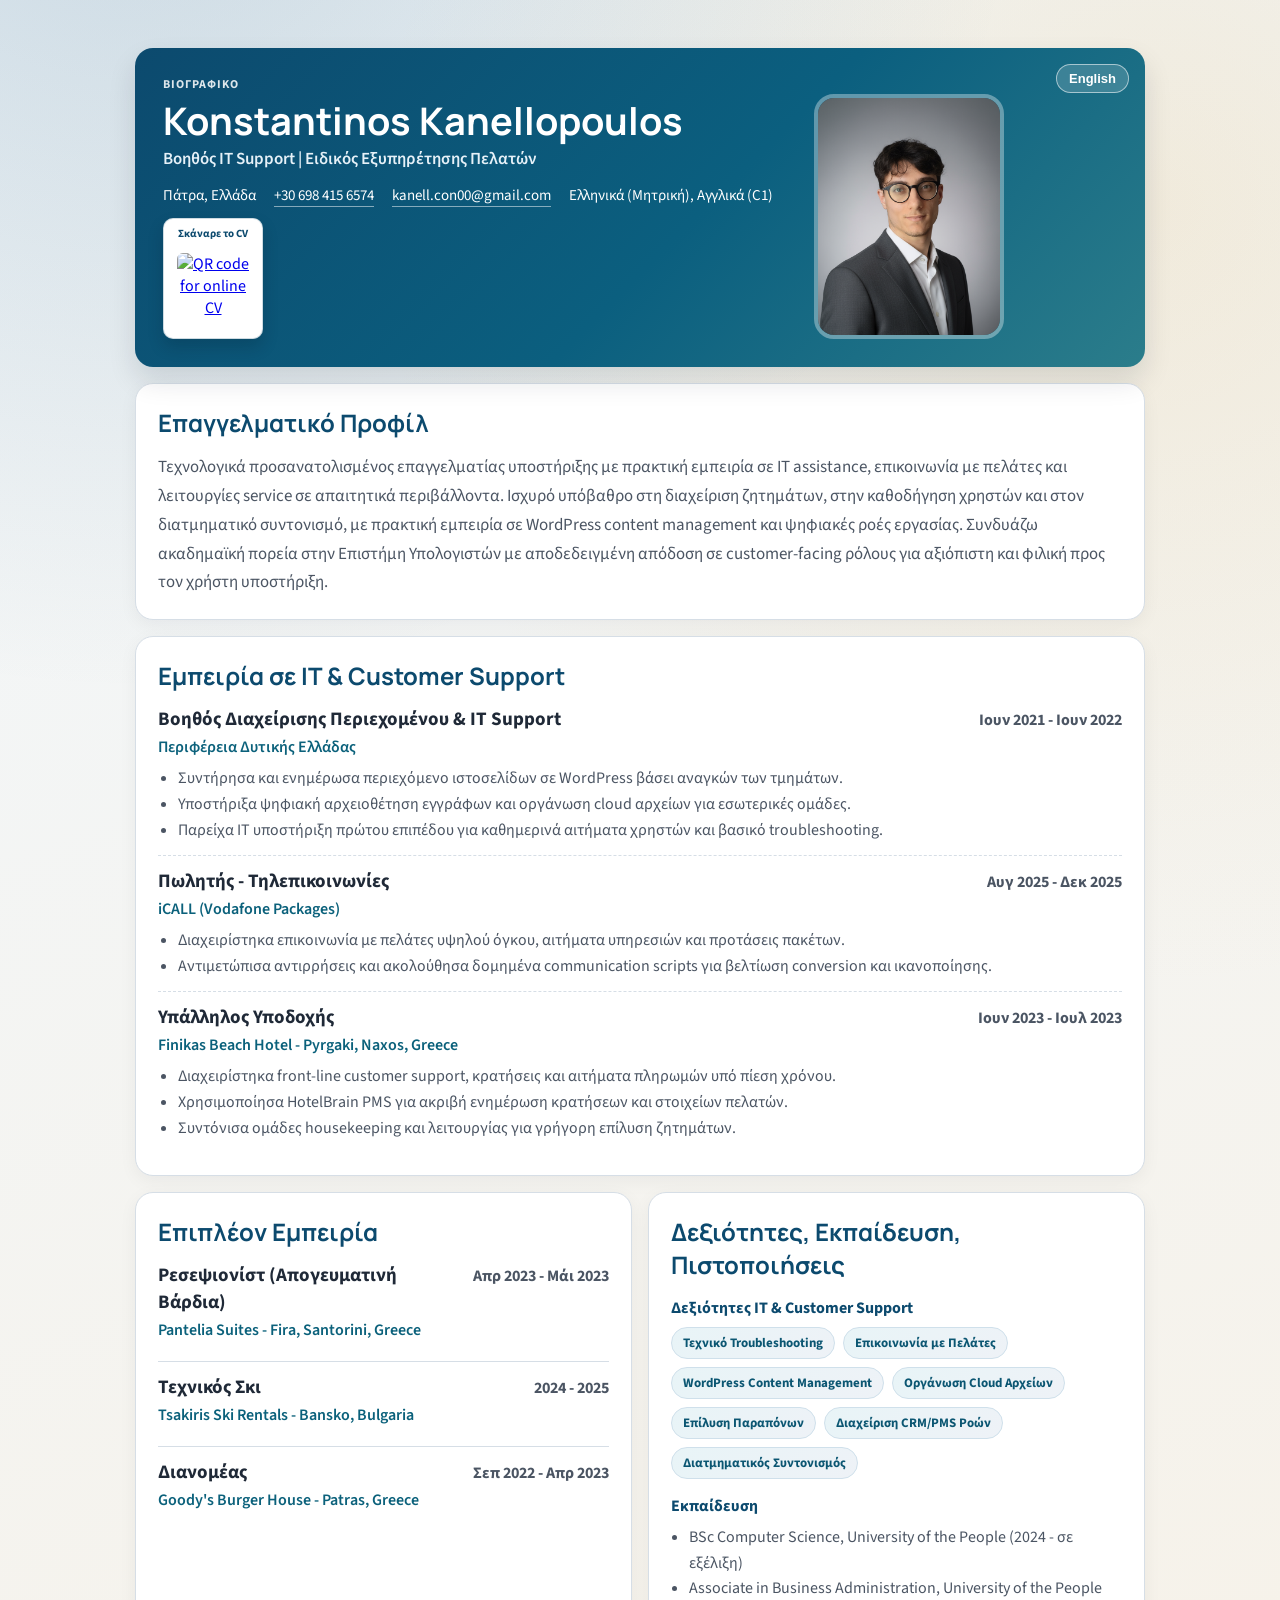
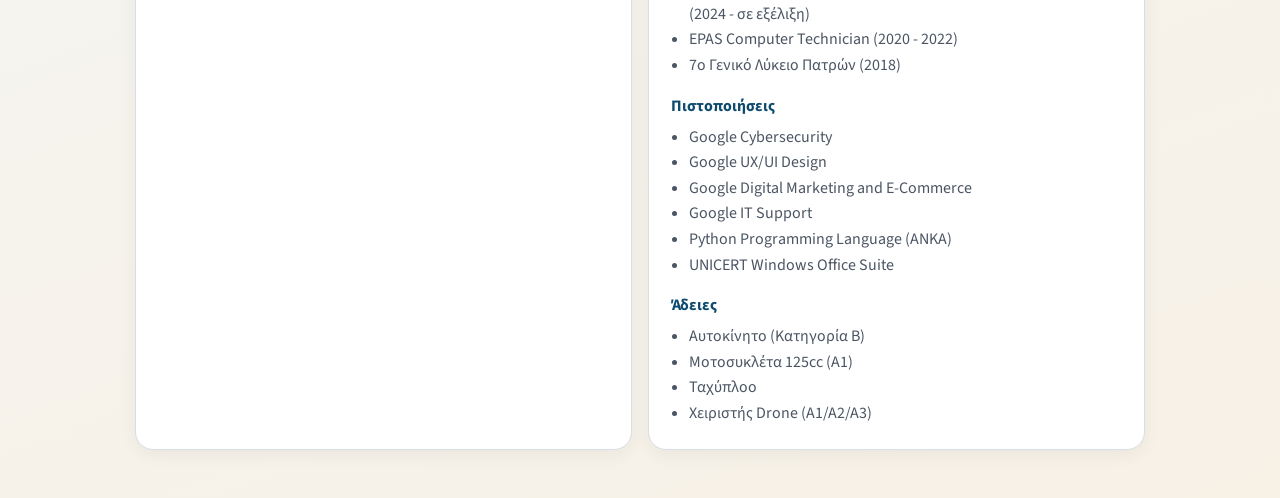
==== IT_Support_CV/index.html @ d581f95a "Add IT support and customer support CV page" ====
<!DOCTYPE html>
<html lang="el">
<head>
    <meta charset="UTF-8">
    <meta name="viewport" content="width=device-width, initial-scale=1.0">
    <title>Konstantinos Kanellopoulos - IT & Customer Support CV</title>
    <link rel="stylesheet" href="styles.css">
    <link rel="preconnect" href="https://fonts.googleapis.com">
    <link rel="preconnect" href="https://fonts.gstatic.com" crossorigin>
    <link href="https://fonts.googleapis.com/css2?family=Manrope:wght@400;500;600;700;800&family=Source+Sans+3:wght@400;600;700&display=swap" rel="stylesheet">
</head>
<body>
    <main class="cv-shell">
        <header class="hero">
            <button id="langToggle" class="lang-toggle" type="button">English</button>
            <div class="hero-left">
                <p class="eyebrow" data-en="CV" data-el="Βιογραφικό">Βιογραφικό</p>
                <h1>Konstantinos Kanellopoulos</h1>
                <p class="headline" data-en="IT Support Assistant | Customer Support Specialist" data-el="Βοηθός IT Support | Ειδικός Εξυπηρέτησης Πελατών">Βοηθός IT Support | Ειδικός Εξυπηρέτησης Πελατών</p>
                <ul class="contact-list">
                    <li data-en="Patras, Greece" data-el="Πάτρα, Ελλάδα">Πάτρα, Ελλάδα</li>
                    <li><a href="tel:+306984156574">+30 698 415 6574</a></li>
                    <li><a href="mailto:kanell.con00@gmail.com">kanell.con00@gmail.com</a></li>
                    <li data-en="Greek (Native), English (C1)" data-el="Ελληνικά (Μητρική), Αγγλικά (C1)">Ελληνικά (Μητρική), Αγγλικά (C1)</li>
                </ul>
                <div class="qr-card qr-inline">
                    <p data-en="Scan CV" data-el="Σκάναρε το CV">Σκάναρε το CV</p>
                    <a href="https://konkan2000.github.io/CV_Abroad_Project/IT_Support_CV/" target="_blank" rel="noopener noreferrer" aria-label="Open online CV">
                        <img src="https://api.qrserver.com/v1/create-qr-code/?size=140x140&data=https%3A%2F%2Fkonkan2000.github.io%2FCV_Abroad_Project%2FIT_Support_CV%2F" alt="QR code for online CV" loading="lazy" decoding="async">
                    </a>
                </div>
            </div>
            <div class="hero-right">
                <div class="photo-wrap">
                    <img class="profile-photo" src="../profile-photo.png" alt="Konstantinos Kanellopoulos profile photo">
                </div>
            </div>
        </header>

        <section class="card summary">
            <h2 data-en="Professional Summary" data-el="Επαγγελματικό Προφίλ">Επαγγελματικό Προφίλ</h2>
            <p data-en="Tech-oriented support professional with hands-on experience in IT assistance, customer communication, and service operations in fast-paced environments. Strong background in issue handling, user guidance, and cross-team coordination, with practical experience in WordPress content management and digital workflows. Combines a Computer Science academic path with proven customer-facing performance to deliver reliable and user-friendly support."
               data-el="Τεχνολογικά προσανατολισμένος επαγγελματίας υποστήριξης με πρακτική εμπειρία σε IT assistance, επικοινωνία με πελάτες και λειτουργίες service σε απαιτητικά περιβάλλοντα. Ισχυρό υπόβαθρο στη διαχείριση ζητημάτων, στην καθοδήγηση χρηστών και στον διατμηματικό συντονισμό, με πρακτική εμπειρία σε WordPress content management και ψηφιακές ροές εργασίας. Συνδυάζω ακαδημαϊκή πορεία στην Επιστήμη Υπολογιστών με αποδεδειγμένη απόδοση σε customer-facing ρόλους για αξιόπιστη και φιλική προς τον χρήστη υποστήριξη.">
                Τεχνολογικά προσανατολισμένος επαγγελματίας υποστήριξης με πρακτική εμπειρία σε IT assistance, επικοινωνία με πελάτες και λειτουργίες service σε απαιτητικά περιβάλλοντα. Ισχυρό υπόβαθρο στη διαχείριση ζητημάτων, στην καθοδήγηση χρηστών και στον διατμηματικό συντονισμό, με πρακτική εμπειρία σε WordPress content management και ψηφιακές ροές εργασίας. Συνδυάζω ακαδημαϊκή πορεία στην Επιστήμη Υπολογιστών με αποδεδειγμένη απόδοση σε customer-facing ρόλους για αξιόπιστη και φιλική προς τον χρήστη υποστήριξη.
            </p>
        </section>

        <section class="card">
            <h2 data-en="IT & Customer Support Experience" data-el="Εμπειρία σε IT & Customer Support">Εμπειρία σε IT & Customer Support</h2>

            <article class="job">
                <div class="job-head">
                    <h3 data-en="Content Management & IT Support Assistant" data-el="Βοηθός Διαχείρισης Περιεχομένου & IT Support">Βοηθός Διαχείρισης Περιεχομένου & IT Support</h3>
                    <span data-en="Jun 2021 - Jun 2022" data-el="Ιουν 2021 - Ιουν 2022">Ιουν 2021 - Ιουν 2022</span>
                </div>
                <p class="org" data-en="Region of Western Greece" data-el="Περιφέρεια Δυτικής Ελλάδας">Περιφέρεια Δυτικής Ελλάδας</p>
                <ul>
                    <li data-en="Maintained and updated website content in WordPress based on department requirements." data-el="Συντήρησα και ενημέρωσα περιεχόμενο ιστοσελίδων σε WordPress βάσει αναγκών των τμημάτων.">Συντήρησα και ενημέρωσα περιεχόμενο ιστοσελίδων σε WordPress βάσει αναγκών των τμημάτων.</li>
                    <li data-en="Supported digital document archiving and cloud file organization for internal teams." data-el="Υποστήριξα ψηφιακή αρχειοθέτηση εγγράφων και οργάνωση cloud αρχείων για εσωτερικές ομάδες.">Υποστήριξα ψηφιακή αρχειοθέτηση εγγράφων και οργάνωση cloud αρχείων για εσωτερικές ομάδες.</li>
                    <li data-en="Provided first-level IT support for routine user requests and basic troubleshooting." data-el="Παρείχα IT υποστήριξη πρώτου επιπέδου για καθημερινά αιτήματα χρηστών και βασικό troubleshooting.">Παρείχα IT υποστήριξη πρώτου επιπέδου για καθημερινά αιτήματα χρηστών και βασικό troubleshooting.</li>
                </ul>
            </article>

            <article class="job">
                <div class="job-head">
                    <h3 data-en="Sales Agent - Telecommunications" data-el="Πωλητής - Τηλεπικοινωνίες">Πωλητής - Τηλεπικοινωνίες</h3>
                    <span data-en="Aug 2025 - Dec 2025" data-el="Αυγ 2025 - Δεκ 2025">Αυγ 2025 - Δεκ 2025</span>
                </div>
                <p class="org">iCALL (Vodafone Packages)</p>
                <ul>
                    <li data-en="Handled high-volume customer communication, service inquiries, and package recommendations." data-el="Διαχειρίστηκα επικοινωνία με πελάτες υψηλού όγκου, αιτήματα υπηρεσιών και προτάσεις πακέτων.">Διαχειρίστηκα επικοινωνία με πελάτες υψηλού όγκου, αιτήματα υπηρεσιών και προτάσεις πακέτων.</li>
                    <li data-en="Resolved objections and followed structured communication scripts to improve conversion and satisfaction." data-el="Αντιμετώπισα αντιρρήσεις και ακολούθησα δομημένα communication scripts για βελτίωση conversion και ικανοποίησης.">Αντιμετώπισα αντιρρήσεις και ακολούθησα δομημένα communication scripts για βελτίωση conversion και ικανοποίησης.</li>
                </ul>
            </article>

            <article class="job">
                <div class="job-head">
                    <h3 data-en="Front Desk Agent" data-el="Υπάλληλος Υποδοχής">Υπάλληλος Υποδοχής</h3>
                    <span data-en="Jun 2023 - Jul 2023" data-el="Ιουν 2023 - Ιουλ 2023">Ιουν 2023 - Ιουλ 2023</span>
                </div>
                <p class="org">Finikas Beach Hotel - Pyrgaki, Naxos, Greece</p>
                <ul>
                    <li data-en="Managed front-line customer support, bookings, and payment-related requests under time pressure." data-el="Διαχειρίστηκα front-line customer support, κρατήσεις και αιτήματα πληρωμών υπό πίεση χρόνου.">Διαχειρίστηκα front-line customer support, κρατήσεις και αιτήματα πληρωμών υπό πίεση χρόνου.</li>
                    <li data-en="Used HotelBrain PMS to maintain accurate booking records and guest information." data-el="Χρησιμοποίησα HotelBrain PMS για ακριβή ενημέρωση κρατήσεων και στοιχείων πελατών.">Χρησιμοποίησα HotelBrain PMS για ακριβή ενημέρωση κρατήσεων και στοιχείων πελατών.</li>
                    <li data-en="Coordinated with housekeeping and operations to ensure fast issue resolution." data-el="Συντόνισα ομάδες housekeeping και λειτουργίας για γρήγορη επίλυση ζητημάτων.">Συντόνισα ομάδες housekeeping και λειτουργίας για γρήγορη επίλυση ζητημάτων.</li>
                </ul>
            </article>

        </section>

        <section class="columns">
            <section class="card">
                <h2 data-en="Additional Experience" data-el="Επιπλέον Εμπειρία">Επιπλέον Εμπειρία</h2>
                <article class="job compact">
                    <div class="job-head">
                        <h3 data-en="Receptionist (Afternoon Shift)" data-el="Ρεσεψιονίστ (Απογευματινή Βάρδια)">Ρεσεψιονίστ (Απογευματινή Βάρδια)</h3>
                        <span data-en="Apr 2023 - May 2023" data-el="Απρ 2023 - Μάι 2023">Απρ 2023 - Μάι 2023</span>
                    </div>
                    <p class="org">Pantelia Suites - Fira, Santorini, Greece</p>
                </article>
                <article class="job compact">
                    <div class="job-head">
                        <h3 data-en="Ski Technician" data-el="Τεχνικός Σκι">Τεχνικός Σκι</h3>
                        <span data-en="2024 - 2025" data-el="2024 - 2025">2024 - 2025</span>
                    </div>
                    <p class="org">Tsakiris Ski Rentals - Bansko, Bulgaria</p>
                </article>
                <article class="job compact">
                    <div class="job-head">
                        <h3 data-en="Food Delivery Driver" data-el="Διανομέας">Διανομέας</h3>
                        <span data-en="Sep 2022 - Apr 2023" data-el="Σεπ 2022 - Απρ 2023">Σεπ 2022 - Απρ 2023</span>
                    </div>
                    <p class="org">Goody's Burger House - Patras, Greece</p>
                </article>
            </section>

            <section class="card">
                <h2 data-en="Skills, Education, Certifications" data-el="Δεξιότητες, Εκπαίδευση, Πιστοποιήσεις">Δεξιότητες, Εκπαίδευση, Πιστοποιήσεις</h2>
                <h4 data-en="IT & Customer Support Skills" data-el="Δεξιότητες IT & Customer Support">Δεξιότητες IT & Customer Support</h4>
                <p class="pill-wrap">
                    <span data-en="Technical Troubleshooting" data-el="Τεχνικό Troubleshooting">Τεχνικό Troubleshooting</span>
                    <span data-en="Customer Communication" data-el="Επικοινωνία με Πελάτες">Επικοινωνία με Πελάτες</span>
                    <span data-en="WordPress Content Management" data-el="WordPress Content Management">WordPress Content Management</span>
                    <span data-en="Cloud File Organization" data-el="Οργάνωση Cloud Αρχείων">Οργάνωση Cloud Αρχείων</span>
                    <span data-en="Service Recovery" data-el="Επίλυση Παραπόνων">Επίλυση Παραπόνων</span>
                    <span data-en="CRM/PMS Workflow Handling" data-el="Διαχείριση CRM/PMS Ροών">Διαχείριση CRM/PMS Ροών</span>
                    <span data-en="Cross-team Coordination" data-el="Διατμηματικός Συντονισμός">Διατμηματικός Συντονισμός</span>
                </p>

                <h4 data-en="Education" data-el="Εκπαίδευση">Εκπαίδευση</h4>
                <ul class="plain">
                    <li data-en="BSc Computer Science, University of the People (2024 - ongoing)" data-el="BSc Computer Science, University of the People (2024 - σε εξέλιξη)">BSc Computer Science, University of the People (2024 - σε εξέλιξη)</li>
                    <li data-en="Associate in Business Administration, University of the People (2024 - ongoing)" data-el="Associate in Business Administration, University of the People (2024 - σε εξέλιξη)">Associate in Business Administration, University of the People (2024 - σε εξέλιξη)</li>
                    <li data-en="EPAS Computer Technician (2020 - 2022)" data-el="EPAS Computer Technician (2020 - 2022)">EPAS Computer Technician (2020 - 2022)</li>
                    <li data-en="7th General Lyceum of Patras (2018)" data-el="7ο Γενικό Λύκειο Πατρών (2018)">7ο Γενικό Λύκειο Πατρών (2018)</li>
                </ul>

                <h4 data-en="Certifications" data-el="Πιστοποιήσεις">Πιστοποιήσεις</h4>
                <ul class="plain">
                    <li>Google Cybersecurity</li>
                    <li>Google UX/UI Design</li>
                    <li>Google Digital Marketing and E-Commerce</li>
                    <li data-en="Google IT Support" data-el="Google IT Support">Google IT Support</li>
                    <li data-en="Python Programming Language (ANKA)" data-el="Python Programming Language (ANKA)">Python Programming Language (ANKA)</li>
                    <li data-en="UNICERT Windows Office Suite" data-el="UNICERT Windows Office Suite">UNICERT Windows Office Suite</li>
                </ul>

                <h4 data-en="Licenses" data-el="Άδειες">Άδειες</h4>
                <ul class="plain">
                    <li data-en="Car (Category B)" data-el="Αυτοκίνητο (Κατηγορία B)">Αυτοκίνητο (Κατηγορία B)</li>
                    <li data-en="Motorcycle 125cc (A1)" data-el="Μοτοσυκλέτα 125cc (A1)">Μοτοσυκλέτα 125cc (A1)</li>
                    <li data-en="Speedboat" data-el="Ταχύπλοο">Ταχύπλοο</li>
                    <li data-en="Drone Operator (A1/A2/A3)" data-el="Χειριστής Drone (A1/A2/A3)">Χειριστής Drone (A1/A2/A3)</li>
                </ul>
            </section>
        </section>
    </main>

    <script src="script.js" defer></script>
</body>
</html>
---- IT_Support_CV/styles.css ----
:root {
    --ink: #1f2937;
    --ink-soft: #4b5563;
    --sea: #0c4a6e;
    --sand: #e7c37f;
    --foam: #f8fbfd;
    --card: #ffffff;
    --line: #d6dee6;
    --radius: 18px;
    --shadow: 0 14px 28px rgba(12, 24, 40, 0.12);
}

* {
    box-sizing: border-box;
}

body {
    margin: 0;
    font-family: "Source Sans 3", "Segoe UI", sans-serif;
    color: var(--ink);
    background:
        radial-gradient(circle at 10% -10%, rgba(12, 74, 110, 0.18), transparent 35%),
        radial-gradient(circle at 90% 10%, rgba(231, 195, 127, 0.22), transparent 35%),
        linear-gradient(160deg, #f2f7fb 0%, #f7f1e6 100%);
}

.cv-shell {
    max-width: 1050px;
    margin: 28px auto;
    padding: 20px;
}

.hero {
    position: relative;
    display: grid;
    grid-template-columns: 1.35fr 0.65fr;
    gap: 22px;
    padding: 28px;
    border-radius: var(--radius);
    background: linear-gradient(135deg, #0c4a6e 0%, #0b5f7f 55%, #2b7d8b 100%);
    color: #fff;
    box-shadow: var(--shadow);
}

.lang-toggle {
    position: absolute;
    top: 16px;
    right: 16px;
    border: 1px solid rgba(255, 255, 255, 0.55);
    background: rgba(255, 255, 255, 0.16);
    color: #fff;
    border-radius: 999px;
    padding: 6px 12px;
    font-size: 13px;
    font-weight: 700;
    cursor: pointer;
    backdrop-filter: blur(2px);
}

.lang-toggle:hover {
    background: rgba(255, 255, 255, 0.28);
}

.eyebrow {
    margin: 0;
    letter-spacing: 0.08em;
    text-transform: uppercase;
    font-size: 12px;
    font-weight: 700;
    opacity: 0.86;
}

.hero h1 {
    margin: 8px 0 6px;
    font-family: "Manrope", "Segoe UI", sans-serif;
    font-size: 38px;
    line-height: 1.05;
}

.headline {
    margin: 0 0 14px;
    font-size: 17px;
    font-weight: 600;
    color: #e6f1f8;
}

.contact-list {
    list-style: none;
    padding: 0;
    margin: 0;
    display: flex;
    flex-wrap: wrap;
    gap: 10px 18px;
    font-size: 15px;
}

.contact-list a {
    color: #fff;
    text-decoration: none;
    border-bottom: 1px solid rgba(255, 255, 255, 0.5);
}

.hero-right {
    display: flex;
    justify-content: flex-start;
    align-items: flex-end;
}

.photo-wrap {
    width: 190px;
}

.profile-photo {
    width: 190px;
    height: 245px;
    display: block;
    margin-left: auto;
    border-radius: 20px;
    object-fit: cover;
    object-position: center top;
    border: 4px solid rgba(255, 255, 255, 0.35);
}

.qr-card {
    background: #ffffff;
    color: #0c4a6e;
    border: 1px solid rgba(12, 74, 110, 0.2);
    border-radius: 10px;
    padding: 7px;
    text-align: center;
    box-shadow: 0 8px 16px rgba(5, 24, 39, 0.2);
}

.qr-inline {
    width: fit-content;
    margin-top: 12px;
}

.qr-card p {
    margin: 0 0 6px;
    font-size: 11px;
    font-weight: 700;
}

.qr-card a {
    display: inline-flex;
    border-radius: 8px;
    overflow: hidden;
    background: #fff;
    padding: 6px;
}

.qr-card img {
    width: 72px;
    height: 72px;
    display: block;
    border-radius: 6px;
}

.card {
    margin-top: 16px;
    background: var(--card);
    border: 1px solid var(--line);
    border-radius: var(--radius);
    padding: 22px;
    box-shadow: 0 5px 18px rgba(12, 24, 40, 0.05);
}

h2 {
    margin: 0 0 14px;
    font-family: "Manrope", "Segoe UI", sans-serif;
    font-size: 24px;
    color: var(--sea);
}

h3 {
    margin: 0;
    font-size: 19px;
    font-weight: 700;
}

h4 {
    margin: 16px 0 8px;
    font-size: 16px;
    color: var(--sea);
}

.summary p {
    margin: 0;
    line-height: 1.7;
    color: var(--ink-soft);
    font-size: 17px;
}

.job {
    padding: 12px 0;
    border-top: 1px dashed var(--line);
}

.job:first-of-type {
    border-top: 0;
    padding-top: 0;
}

.job-head {
    display: flex;
    justify-content: space-between;
    gap: 12px;
    align-items: baseline;
}

.job-head span {
    color: var(--ink-soft);
    font-weight: 700;
    white-space: nowrap;
}

.org {
    margin: 3px 0 8px;
    color: #0b617b;
    font-weight: 600;
}

.job ul {
    margin: 0;
    padding-left: 20px;
    color: var(--ink-soft);
    line-height: 1.6;
}

.columns {
    display: grid;
    grid-template-columns: 1fr 1fr;
    gap: 16px;
}

.job.compact {
    border-top-style: solid;
}

.pill-wrap {
    display: flex;
    flex-wrap: wrap;
    gap: 8px;
    margin: 0;
}

.pill-wrap span {
    background: linear-gradient(135deg, #e8f4f7 0%, #eef2f7 100%);
    color: #0b5672;
    border: 1px solid #cfe0eb;
    border-radius: 999px;
    padding: 6px 11px;
    font-weight: 700;
    font-size: 13px;
}

.plain {
    margin: 0;
    padding-left: 18px;
    color: var(--ink-soft);
    line-height: 1.6;
}

@media (max-width: 860px) {
    .cv-shell {
        margin: 0;
        padding: 10px;
    }

    .hero {
        grid-template-columns: 1fr;
        text-align: center;
        padding-top: 54px;
    }

    .lang-toggle {
        top: 12px;
        right: 12px;
    }

    .hero-right {
        order: -1;
        align-items: center;
    }

    .photo-wrap {
        width: 170px;
    }

    .profile-photo {
        width: 170px;
        height: 220px;
    }

    .qr-inline {
        margin: 12px auto 0;
    }

    .contact-list {
        justify-content: center;
    }

    .columns {
        grid-template-columns: 1fr;
    }

    .job-head {
        flex-direction: column;
        align-items: flex-start;
    }
}

@media print {
    body {
        background: #fff;
    }

    .cv-shell {
        max-width: 100%;
        margin: 0;
        padding: 0;
    }

    .card,
    .hero {
        box-shadow: none;
        break-inside: avoid;
    }
}
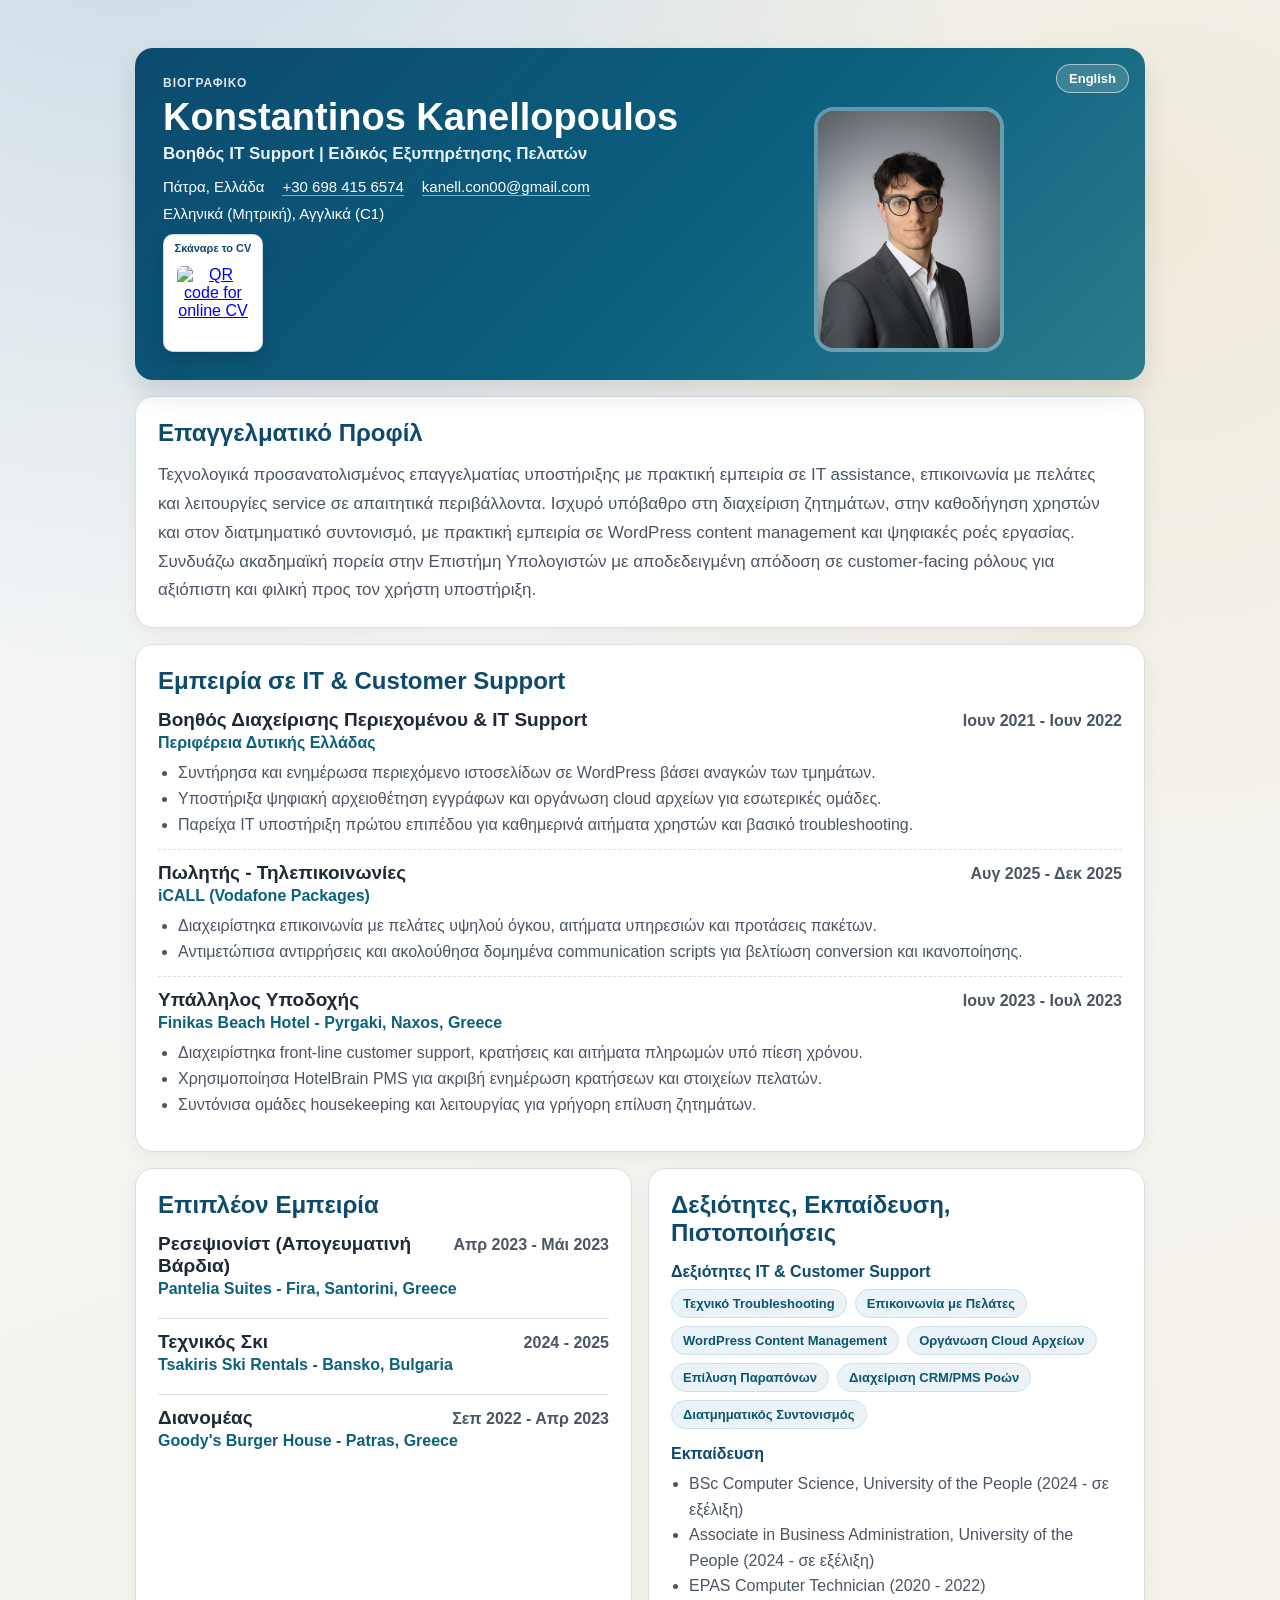
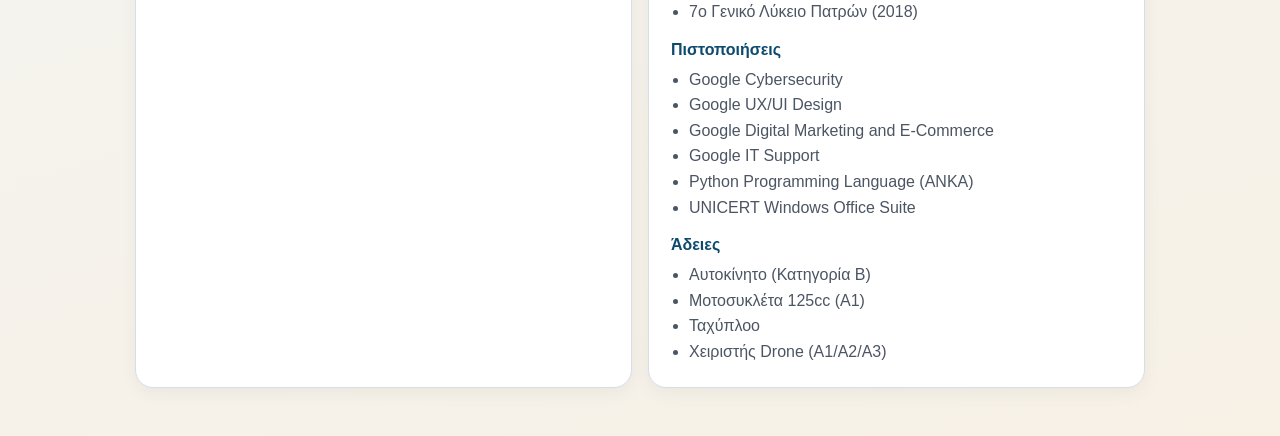
==== commit d9a4bec0: "Harden CV pages and remove unused tourism artifacts" ====
--- a/IT_Support_CV/index.html
+++ b/IT_Support_CV/index.html
@@ -3,6 +3,9 @@
 <head>
     <meta charset="UTF-8">
     <meta name="viewport" content="width=device-width, initial-scale=1.0">
+    <meta http-equiv="Content-Security-Policy" content="default-src 'self'; script-src 'self'; style-src 'self' https://fonts.googleapis.com; font-src https://fonts.gstatic.com; img-src 'self' https://api.qrserver.com data:; connect-src 'self'; object-src 'none'; base-uri 'self'; form-action 'none'; frame-ancestors 'none'; upgrade-insecure-requests">
+    <meta name="referrer" content="strict-origin-when-cross-origin">
+    <meta http-equiv="Permissions-Policy" content="geolocation=(), camera=(), microphone=(), payment=(), usb=()">
     <title>Konstantinos Kanellopoulos - IT & Customer Support CV</title>
     <link rel="stylesheet" href="styles.css">
     <link rel="preconnect" href="https://fonts.googleapis.com">
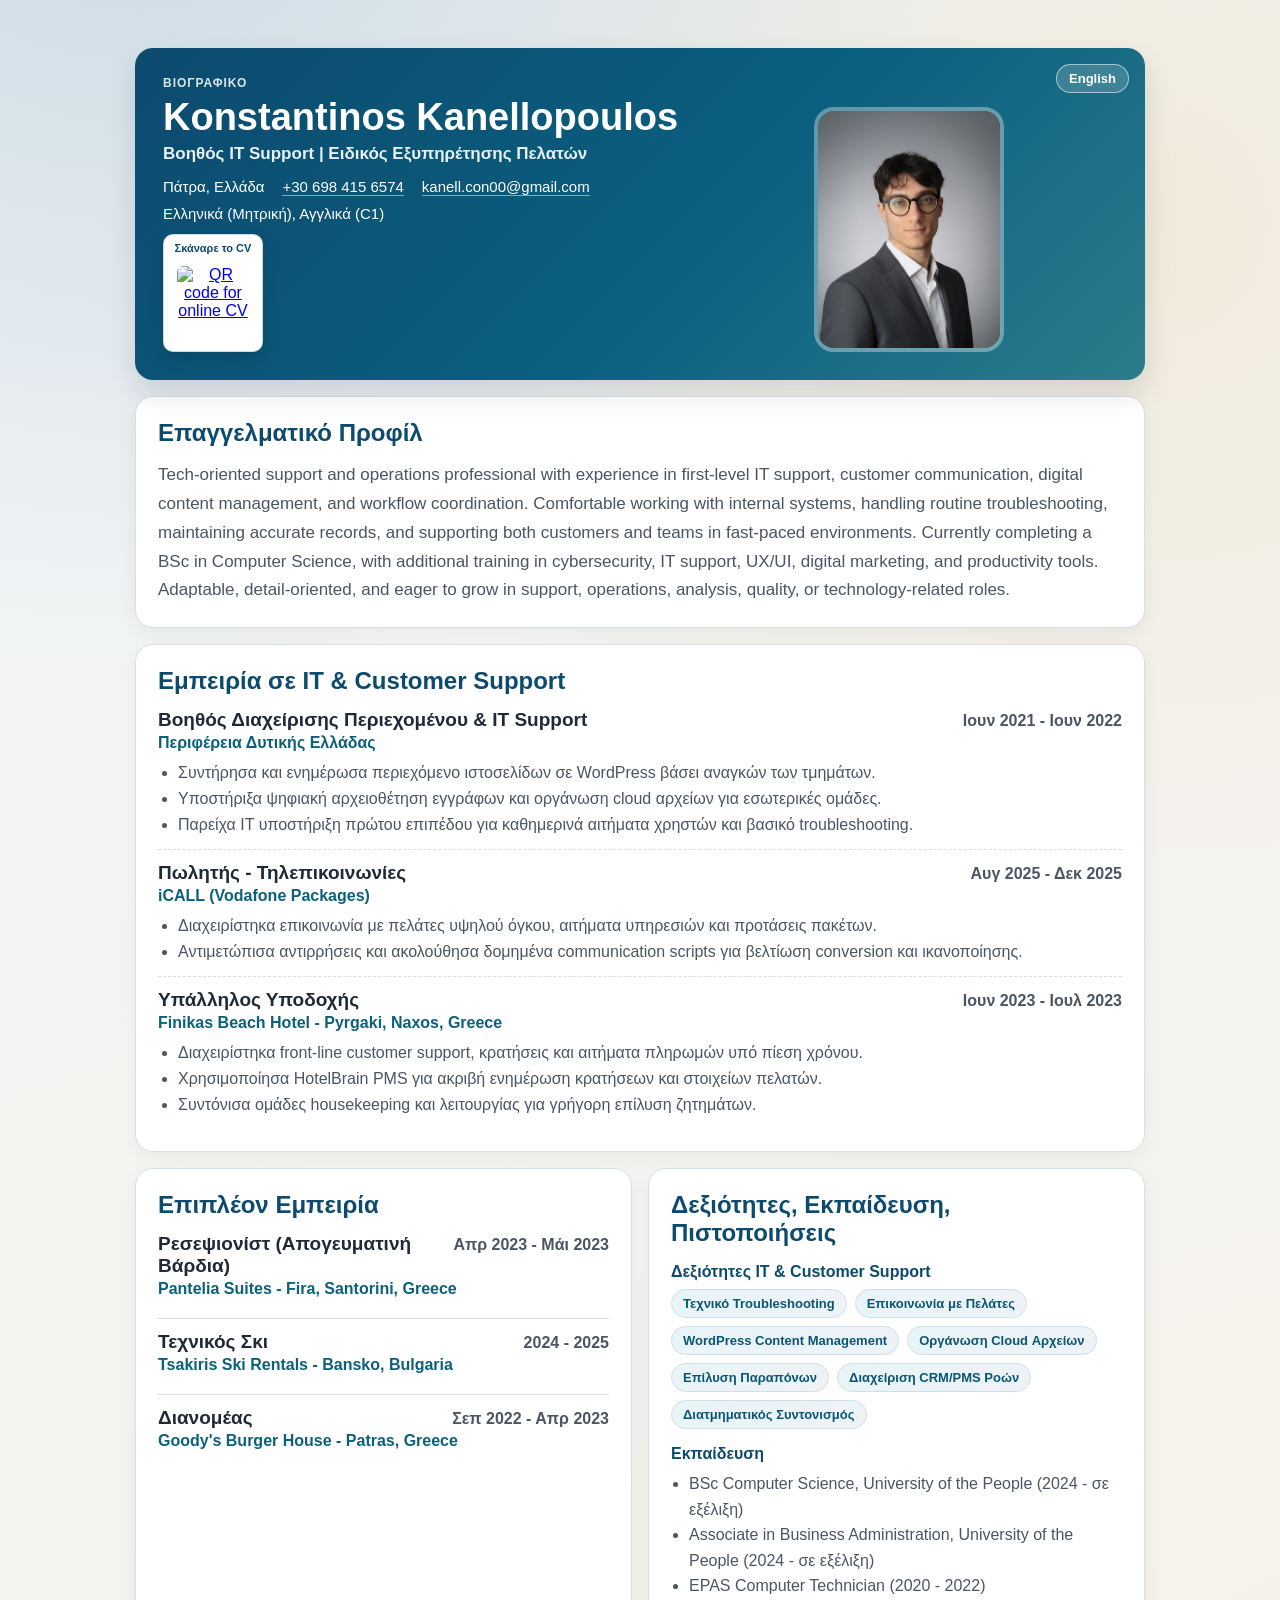
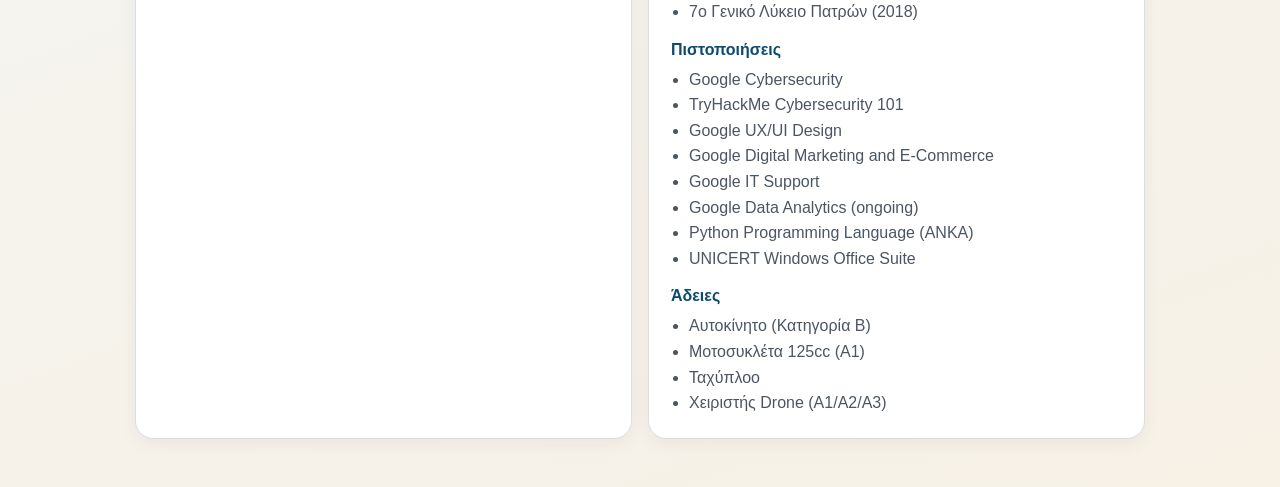
==== commit d9ed1bb6: "Update CV summaries and certifications" ====
--- a/IT_Support_CV/index.html
+++ b/IT_Support_CV/index.html
@@ -42,9 +42,9 @@
 
         <section class="card summary">
             <h2 data-en="Professional Summary" data-el="Επαγγελματικό Προφίλ">Επαγγελματικό Προφίλ</h2>
-            <p data-en="Tech-oriented support professional with hands-on experience in IT assistance, customer communication, and service operations in fast-paced environments. Strong background in issue handling, user guidance, and cross-team coordination, with practical experience in WordPress content management and digital workflows. Combines a Computer Science academic path with proven customer-facing performance to deliver reliable and user-friendly support."
-               data-el="Τεχνολογικά προσανατολισμένος επαγγελματίας υποστήριξης με πρακτική εμπειρία σε IT assistance, επικοινωνία με πελάτες και λειτουργίες service σε απαιτητικά περιβάλλοντα. Ισχυρό υπόβαθρο στη διαχείριση ζητημάτων, στην καθοδήγηση χρηστών και στον διατμηματικό συντονισμό, με πρακτική εμπειρία σε WordPress content management και ψηφιακές ροές εργασίας. Συνδυάζω ακαδημαϊκή πορεία στην Επιστήμη Υπολογιστών με αποδεδειγμένη απόδοση σε customer-facing ρόλους για αξιόπιστη και φιλική προς τον χρήστη υποστήριξη.">
-                Τεχνολογικά προσανατολισμένος επαγγελματίας υποστήριξης με πρακτική εμπειρία σε IT assistance, επικοινωνία με πελάτες και λειτουργίες service σε απαιτητικά περιβάλλοντα. Ισχυρό υπόβαθρο στη διαχείριση ζητημάτων, στην καθοδήγηση χρηστών και στον διατμηματικό συντονισμό, με πρακτική εμπειρία σε WordPress content management και ψηφιακές ροές εργασίας. Συνδυάζω ακαδημαϊκή πορεία στην Επιστήμη Υπολογιστών με αποδεδειγμένη απόδοση σε customer-facing ρόλους για αξιόπιστη και φιλική προς τον χρήστη υποστήριξη.
+            <p data-en="Tech-oriented support and operations professional with experience in first-level IT support, customer communication, digital content management, and workflow coordination. Comfortable working with internal systems, handling routine troubleshooting, maintaining accurate records, and supporting both customers and teams in fast-paced environments. Currently completing a BSc in Computer Science, with additional training in cybersecurity, IT support, UX/UI, digital marketing, and productivity tools. Adaptable, detail-oriented, and eager to grow in support, operations, analysis, quality, or technology-related roles."
+               data-el="Tech-oriented support and operations professional with experience in first-level IT support, customer communication, digital content management, and workflow coordination. Comfortable working with internal systems, handling routine troubleshooting, maintaining accurate records, and supporting both customers and teams in fast-paced environments. Currently completing a BSc in Computer Science, with additional training in cybersecurity, IT support, UX/UI, digital marketing, and productivity tools. Adaptable, detail-oriented, and eager to grow in support, operations, analysis, quality, or technology-related roles.">
+                Tech-oriented support and operations professional with experience in first-level IT support, customer communication, digital content management, and workflow coordination. Comfortable working with internal systems, handling routine troubleshooting, maintaining accurate records, and supporting both customers and teams in fast-paced environments. Currently completing a BSc in Computer Science, with additional training in cybersecurity, IT support, UX/UI, digital marketing, and productivity tools. Adaptable, detail-oriented, and eager to grow in support, operations, analysis, quality, or technology-related roles.
             </p>
         </section>
 
@@ -141,9 +141,11 @@
                 <h4 data-en="Certifications" data-el="Πιστοποιήσεις">Πιστοποιήσεις</h4>
                 <ul class="plain">
                     <li>Google Cybersecurity</li>
+                    <li>TryHackMe Cybersecurity 101</li>
                     <li>Google UX/UI Design</li>
                     <li>Google Digital Marketing and E-Commerce</li>
                     <li data-en="Google IT Support" data-el="Google IT Support">Google IT Support</li>
+                    <li data-en="Google Data Analytics (ongoing)" data-el="Google Data Analytics (ongoing)">Google Data Analytics (ongoing)</li>
                     <li data-en="Python Programming Language (ANKA)" data-el="Python Programming Language (ANKA)">Python Programming Language (ANKA)</li>
                     <li data-en="UNICERT Windows Office Suite" data-el="UNICERT Windows Office Suite">UNICERT Windows Office Suite</li>
                 </ul>
